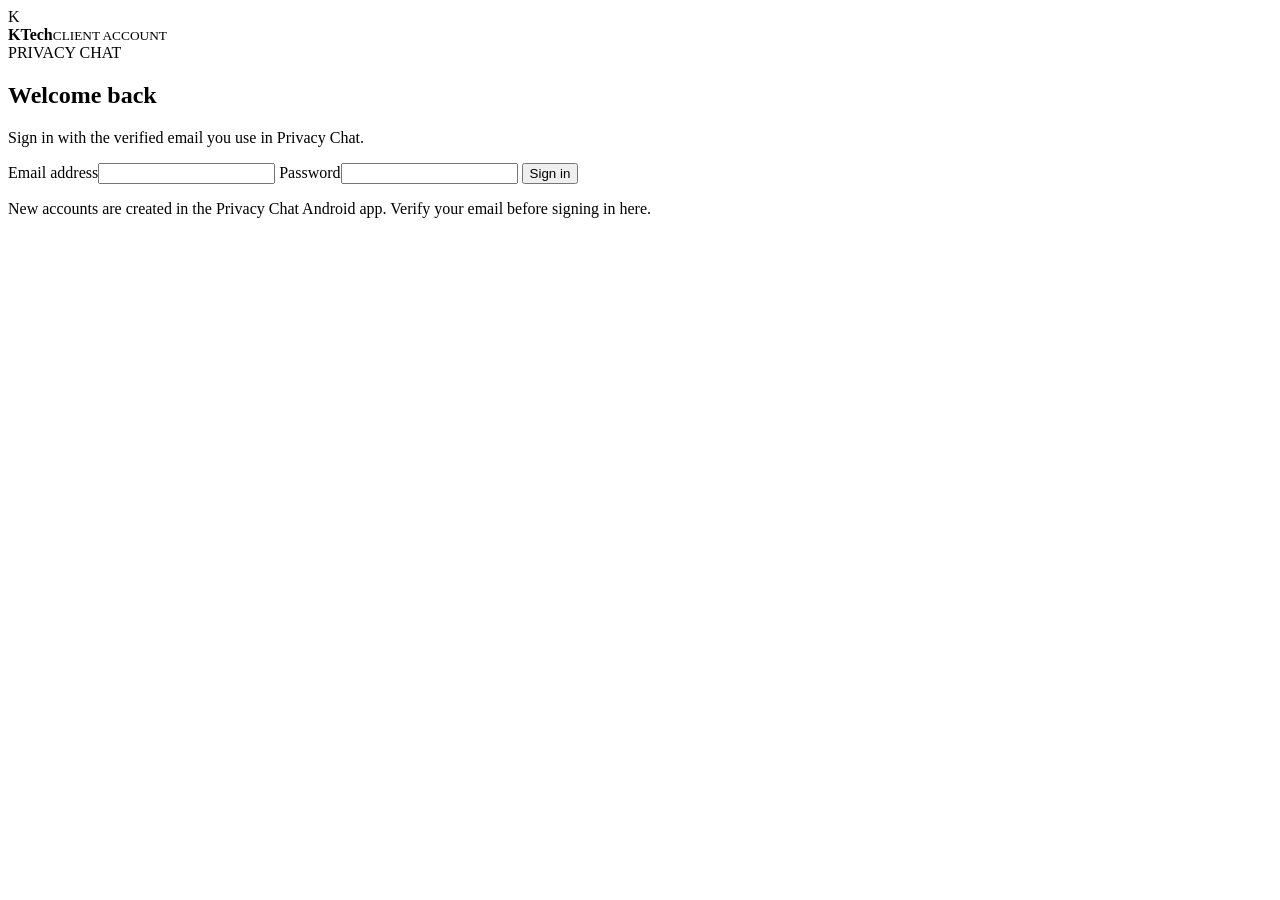
==== docs/client.html @ b9e9ce8f "Add Privacy Chat client dashboard page" ====
<!doctype html>
<html lang="en">
<head>
  <meta charset="utf-8">
  <meta name="viewport" content="width=device-width, initial-scale=1">
  <meta name="theme-color" content="#f4f7f8">
  <meta name="referrer" content="no-referrer">
  <meta http-equiv="Content-Security-Policy" content="default-src 'none'; script-src 'self'; style-src 'self'; connect-src https://plwpjflifvndejidiwqa.supabase.co; img-src 'self' data:; base-uri 'none'; form-action 'none'; object-src 'none'">
  <title>Privacy Chat · Client Dashboard</title>
  <link rel="icon" href="data:,">
  <link rel="stylesheet" href="./client.css">
  <script defer src="./client.js"></script>
</head>
<body>
  <section id="login" class="login-wrap">
    <div class="login-brand"><span class="logo">K</span><div><b>KTech</b><small>CLIENT ACCOUNT</small></div></div>
    <div class="login-card">
      <span class="eyebrow">PRIVACY CHAT</span>
      <h1>Welcome back</h1>
      <p>Sign in with the verified email you use in Privacy Chat.</p>
      <form id="login-form">
        <label>Email address<input id="email" type="email" required autocomplete="username" autocapitalize="none"></label>
        <label>Password<input id="password" type="password" required autocomplete="current-password"></label>
        <button class="primary" type="submit">Sign in</button>
      </form>
      <p id="login-status" class="status" role="status" aria-live="polite"></p>
      <p class="hint">New accounts are created in the Privacy Chat Android app. Verify your email before signing in here.</p>
    </div>
  </section>

  <div id="app" class="app-shell" hidden>
    <aside class="sidebar">
      <div class="side-brand"><span class="logo">K</span><div><b>KTech</b><small>CLIENT PORTAL</small></div></div>
      <div class="welcome"><span class="avatar">AK</span><div><small>Welcome,</small><b id="user-email">Client</b></div></div>
      <nav aria-label="Client dashboard">
        <button type="button" class="nav-link current" data-section="overview">▦ <span>Dashboard</span></button>
        <button type="button" class="nav-link" data-section="profile">♙ <span>My Profile</span></button>
        <button type="button" class="nav-link" data-section="subscription">◷ <span>My Subscription</span></button>
        <button type="button" class="nav-link" data-section="payments">▤ <span>My Payments</span></button>
        <button type="button" class="nav-link" data-section="devices">▣ <span>My Devices</span></button>
        <button type="button" class="nav-link" data-section="support">♡ <span>Support / Help</span></button>
      </nav>
      <button id="logout" class="logout">↪ <span>Logout</span></button>
    </aside>
    <main class="main">
      <header class="topbar"><div><small>CLIENT PORTAL</small><strong>Privacy Chat</strong></div><button id="refresh" class="refresh">Refresh</button></header>
      <p id="app-status" class="status" role="status" aria-live="polite"></p>

      <section id="overview" class="section">
        <div class="page-heading"><div><span class="eyebrow">YOUR ACCOUNT</span><h1>Client Dashboard</h1><p>Manage your Privacy Chat subscription and devices.</p></div><span id="status-badge" class="badge muted">Checking</span></div>
        <div class="overview-grid">
          <article class="card subscription-card">
            <div class="card-heading"><div><small>SUBSCRIPTION STATUS</small><h2 id="overview-status">Checking access</h2></div><span class="card-icon">◷</span></div>
            <div class="plan-line"><span>Monthly plan</span><strong>₹100 <small>/ month</small></strong></div>
            <div class="dates"><div><small>START DATE</small><b id="start-date">—</b></div><div><small>END DATE</small><b id="end-date">—</b></div></div>
            <button class="primary" data-go="subscription">View subscription</button>
          </article>
          <article class="card product-card">
            <small>MY APP</small><div class="product-icon">✿</div><h2>Privacy Chat</h2>
            <p>Private personal and group conversations.</p><span class="badge" id="app-access">Access status pending</span>
            <a class="outline-btn" href="https://github.com/ktechclappia-sketch/Private-chate/actions/workflows/android-apk.yml" target="_blank" rel="noopener noreferrer">Download Android APK ↗</a>
          </article>
          <article class="card profile-card">
            <small>MY PROFILE</small><h2 id="profile-email">—</h2><p>Verified Privacy Chat account</p>
            <button class="text-btn" data-go="profile">View profile →</button>
          </article>
          <article class="card device-card">
            <small>REGISTERED DEVICES</small><strong id="device-count">0</strong><p>Devices signed in to this dashboard</p>
            <button class="text-btn" data-go="devices">Manage devices →</button>
          </article>
        </div>
        <article class="card recent-card"><div class="section-title"><div><small>PAYMENT ACTIVITY</small><h2>Recent Payments</h2></div><button class="text-btn" data-go="payments">View all →</button></div><div id="recent-payments"></div></article>
      </section>

      <section id="profile" class="section" hidden>
        <div class="page-heading"><div><span class="eyebrow">ACCOUNT DETAILS</span><h1>My Profile</h1><p>Your verified sign-in details.</p></div></div>
        <article class="card detail-card"><div class="profile-large">♙</div><div><small>REGISTERED EMAIL</small><h2 id="profile-email-full">—</h2><p id="verified-label">Verified by Supabase Auth</p></div></article>
      </section>

      <section id="subscription" class="section" hidden>
        <div class="page-heading"><div><span class="eyebrow">PLAN & BILLING</span><h1>My Subscription</h1><p>Monthly access to Privacy Chat.</p></div></div>
        <div class="subscription-grid">
          <article class="card"><small>CURRENT PLAN</small><h2>Privacy Chat Monthly</h2><div class="big-price">₹100 <small>/ month</small></div><div class="detail-row"><span>Status</span><b id="subscription-status">—</b></div><div class="detail-row"><span>Start date</span><b id="subscription-start">—</b></div><div class="detail-row"><span>End date</span><b id="subscription-end">—</b></div></article>
          <article class="card renew-card"><small>RENEW SUBSCRIPTION</small><h2>Pay ₹100 by UPI</h2><p>Pay to the KTech UPI ID, then submit your UPI transaction reference. Access starts after admin approval.</p><a id="upi-link" class="primary pay-link" href="#">Open UPI app</a><div class="upi-row"><code>9923237174-2@ybl</code><button id="copy-upi" type="button" class="text-btn">Copy</button></div><form id="payment-form"><label>UPI transaction reference<input id="upi-reference" required minlength="8" maxlength="80" autocomplete="off" placeholder="Enter UPI reference"></label><button class="primary" type="submit">Submit for approval</button></form><p id="payment-status" class="status" role="status" aria-live="polite"></p></article>
        </div>
      </section>

      <section id="payments" class="section" hidden>
        <div class="page-heading"><div><span class="eyebrow">TRANSACTION RECORDS</span><h1>My Payments</h1><p>UPI payments and their approval status.</p></div></div>
        <article class="card"><div id="payments-list"></div></article>
      </section>

      <section id="devices" class="section" hidden>
        <div class="page-heading"><div><span class="eyebrow">SIGNED-IN DEVICES</span><h1>My Devices</h1><p>Devices that have opened your client dashboard.</p></div></div>
        <article class="card"><div id="devices-list"></div></article>
      </section>

      <section id="support" class="section" hidden>
        <div class="page-heading"><div><span class="eyebrow">HELP CENTER</span><h1>Support / Help</h1><p>Get help with account access and subscription payments.</p></div></div>
        <div class="overview-grid"><article class="card"><span class="card-icon">?</span><h2>Sign-in help</h2><p>Use the same verified email address registered in the Android app. If you have forgotten your password, reset it through the app’s sign-in screen.</p></article><article class="card"><span class="card-icon">₹</span><h2>Payment help</h2><p>Submit the UPI transaction reference after completing payment. A pending payment becomes active after KTech admin verification.</p></article></div>
      </section>
      <footer>Privacy Chat · KTech IT Hub · Secure account access</footer>
    </main>
  </div>
</body>
</html>
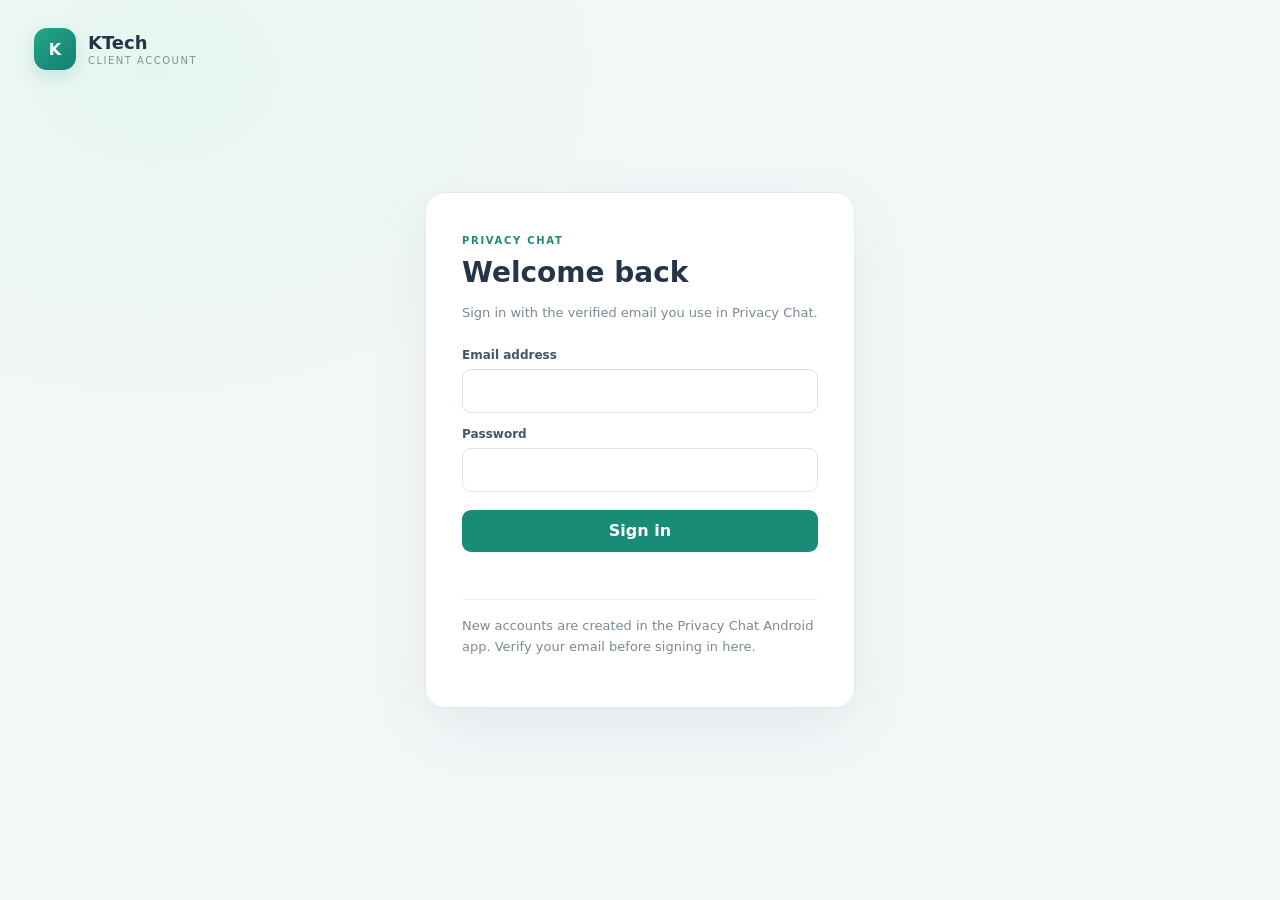
==== commit 061cd092: "Link client portal to Android build artifacts" ====
--- a/docs/client.html
+++ b/docs/client.html
@@ -58,7 +58,7 @@
           <article class="card product-card">
             <small>MY APP</small><div class="product-icon">✿</div><h2>Privacy Chat</h2>
             <p>Private personal and group conversations.</p><span class="badge" id="app-access">Access status pending</span>
-            <a class="outline-btn" href="https://github.com/ktechclappia-sketch/Private-chate/actions/workflows/android-apk.yml" target="_blank" rel="noopener noreferrer">Download Android APK ↗</a>
+            <a class="outline-btn" href="https://github.com/ktechclappia-sketch/Private-chate/actions/workflows/android-artifacts.yml" target="_blank" rel="noopener noreferrer">Download Android APK ↗</a>
           </article>
           <article class="card profile-card">
             <small>MY PROFILE</small><h2 id="profile-email">—</h2><p>Verified Privacy Chat account</p>
--- a/docs/client.css
+++ b/docs/client.css
@@ -0,0 +1 @@
+:root{font-family:Inter,ui-sans-serif,system-ui,-apple-system,"Segoe UI",sans-serif;color:#253448;background:#f4f7f8;font-synthesis:none}*{box-sizing:border-box}body{margin:0;min-height:100vh}button,input{font:inherit}button,a{cursor:pointer}button:disabled{opacity:.55;cursor:wait}[hidden]{display:none!important}.login-wrap{min-height:100vh;display:grid;place-items:center;padding:28px;background:radial-gradient(ellipse at 12% 8%,#e6f6ef 0,transparent 32%),#f4f7f8}.login-brand,.side-brand{display:flex;align-items:center;gap:12px}.login-brand{position:absolute;left:34px;top:28px}.login-brand b,.side-brand b{display:block;font-size:18px;color:#253448}.login-brand small,.side-brand small{display:block;font-size:10px;letter-spacing:1.5px;color:#84919f;margin-top:2px}.logo{display:grid;place-items:center;width:42px;height:42px;border-radius:13px;color:#fff;font-weight:800;background:linear-gradient(140deg,#24a886,#147d72);box-shadow:0 7px 17px #147d7227}.login-card{width:min(430px,100%);padding:36px;border:1px solid #e4ebed;border-radius:20px;background:#fff;box-shadow:0 20px 60px #25344812}.eyebrow{font-size:10px;font-weight:800;letter-spacing:1.7px;color:#208a76}.login-card h1{font-size:28px;margin:8px 0}.login-card>p,.hint{font-size:13px;line-height:1.65;color:#7b8996}.login-card form{display:grid;gap:14px;margin-top:24px}.login-card label,.renew-card label{display:grid;gap:7px;font-size:12px;font-weight:650;color:#465465}.login-card input,.renew-card input{width:100%;height:44px;border:1px solid #dce4e8;border-radius:9px;padding:0 12px;outline:none}.login-card input:focus,.renew-card input:focus{border-color:#2ca78b;box-shadow:0 0 0 3px #2ca78b1c}.primary{display:inline-flex;justify-content:center;align-items:center;min-height:42px;padding:0 18px;border:0;border-radius:9px;background:#198c78;color:#fff;text-decoration:none;font-weight:700}.primary:hover{background:#137a69}.login-card .primary{margin-top:4px}.hint{font-size:11px;border-top:1px solid #edf0f2;padding-top:15px;margin-top:18px}.status{font-size:12px;color:#a44726;min-height:16px}.app-shell{min-height:100vh}.sidebar{position:fixed;inset:0 auto 0 0;width:248px;padding:22px 16px 18px;background:#fff;border-right:1px solid #e8edef;display:flex;flex-direction:column;z-index:2}.side-brand{padding:0 8px 23px;border-bottom:1px solid #eff2f4}.welcome{display:flex;align-items:center;gap:11px;padding:21px 8px 19px}.avatar{width:38px;height:38px;border-radius:50%;display:grid;place-items:center;background:#e6f5ef;color:#147d69;font-weight:750}.welcome small{display:block;color:#929daa;font-size:11px}.welcome b{display:block;font-size:12px;max-width:155px;overflow:hidden;text-overflow:ellipsis;white-space:nowrap;margin-top:3px}.sidebar nav{display:grid;gap:5px}.nav-link,.logout{height:42px;border:0;background:transparent;text-align:left;border-radius:9px;padding:0 12px;color:#697787;display:flex;align-items:center;gap:13px;font-size:13px}.nav-link span,.logout span{font-weight:600}.nav-link.current{color:#147d69;background:#eaf6f2}.nav-link:hover,.logout:hover{background:#f3f7f7}.logout{margin-top:auto;border-top:1px solid #eff2f4;border-radius:0;padding-top:13px}.main{margin-left:248px;padding:0 clamp(20px,4vw,54px) 28px;max-width:1440px}.topbar{height:76px;display:flex;align-items:center;justify-content:space-between;border-bottom:1px solid #e8edef;margin-bottom:30px}.topbar small{display:block;font-size:9px;letter-spacing:1.6px;color:#98a3ad;margin-bottom:3px}.topbar strong{font-size:15px}.refresh{background:#fff;border:1px solid #dce5e7;border-radius:8px;padding:8px 13px;color:#4c5b68;font-size:12px}.page-heading{display:flex;align-items:center;justify-content:space-between;margin:0 0 22px}.page-heading h1{font-size:26px;letter-spacing:-.5px;margin:5px 0}.page-heading p{margin:0;color:#81909c;font-size:13px}.badge{display:inline-flex;align-items:center;border-radius:20px;padding:7px 12px;background:#e8f6ef;color:#1c8c68;font-size:11px;font-weight:750}.badge.muted{background:#edf1f3;color:#7e8993}.badge.wait{background:#fff5df;color:#a56c12}.badge.off{background:#fff0ed;color:#bc5036}.overview-grid{display:grid;grid-template-columns:repeat(2,minmax(0,1fr));gap:15px}.card{background:#fff;border:1px solid #e8edef;border-radius:14px;padding:22px;box-shadow:0 4px 14px #182c3605}.card>small,.card-heading small,.section-title small{font-size:9px;letter-spacing:1.3px;color:#929da7;font-weight:750}.card h2{font-size:17px;margin:9px 0}.card p{font-size:12px;line-height:1.7;color:#84919c}.subscription-card{background:linear-gradient(135deg,#fff 60%,#f1faf6)}.card-heading,.section-title{display:flex;align-items:flex-start;justify-content:space-between}.card-icon{display:grid;place-items:center;width:38px;height:38px;border-radius:12px;background:#eaf7f1;color:#22856c;font-size:19px}.plan-line{display:flex;align-items:baseline;justify-content:space-between;padding:19px 0 13px;border-bottom:1px solid #e8efec;color:#70807c;font-size:12px}.plan-line strong{color:#263b36;font-size:20px}.plan-line strong small,.big-price small{font-size:12px;color:#85938e;font-weight:500}.dates{display:grid;grid-template-columns:1fr 1fr;gap:12px;padding:15px 0 19px}.dates small{display:block;font-size:9px;color:#9ba59f;letter-spacing:.7px;margin-bottom:5px}.dates b{font-size:12px}.subscription-card>.primary{width:100%}.product-card{position:relative}.product-icon{width:44px;height:44px;border-radius:14px;display:grid;place-items:center;background:#fcecf3;color:#c94782;font-size:23px;margin-top:15px}.product-card h2{margin-bottom:3px}.product-card p{margin:0 0 12px}.outline-btn{display:flex;justify-content:center;margin-top:17px;border:1px solid #dce7e4;border-radius:8px;min-height:39px;align-items:center;color:#247b69;font-size:11px;font-weight:700;text-decoration:none}.profile-card h2{margin-top:17px;overflow-wrap:anywhere}.device-card>strong{display:block;font-size:30px;color:#287d6e;margin-top:17px}.text-btn{border:0;background:transparent;color:#188671;font-size:11px;font-weight:750;padding:5px 0}.recent-card{margin-top:15px}.section-title{align-items:center;margin-bottom:12px}.section-title h2{margin:5px 0;font-size:17px}.detail-card{display:flex;align-items:center;gap:22px;max-width:720px}.profile-large{width:68px;height:68px;display:grid;place-items:center;border-radius:20px;background:#e8f6f1;color:#258c73;font-size:30px}.detail-card h2{overflow-wrap:anywhere}.detail-card p{margin-bottom:0}.subscription-grid{display:grid;grid-template-columns:1fr 1fr;gap:15px}.big-price{font-size:30px;font-weight:800;margin:18px 0}.detail-row{display:flex;justify-content:space-between;border-top:1px solid #eef1f2;padding:12px 0;font-size:12px;color:#7c8994}.detail-row b{color:#364655}.renew-card>p{min-height:62px}.pay-link{width:100%;margin:4px 0 12px}.upi-row{display:flex;align-items:center;justify-content:space-between;background:#f5f8f7;padding:9px 11px;border-radius:8px;margin-bottom:18px}.upi-row code{font-size:12px;color:#42534e}.renew-card form{display:grid;gap:12px}.renew-card form .primary{width:100%}table{width:100%;border-collapse:collapse;font-size:12px}th{text-align:left;color:#85919a;font-size:10px;font-weight:650;padding:11px 9px;border-bottom:1px solid #e9eef0}td{padding:13px 9px;border-bottom:1px solid #f0f3f4;color:#4d5b68}.empty{font-size:12px;color:#87949d;padding:16px 4px}.table-wrap{overflow:auto}.pill{display:inline-flex;border-radius:20px;padding:5px 9px;font-size:10px;background:#fff3db;color:#a77211}.pill.approved{background:#e8f6ee;color:#16845e}.pill.rejected{background:#fff0ed;color:#ba4d36}.section[hidden]{display:none}footer{padding:30px 4px 10px;color:#9aa4ac;font-size:10px;text-align:center}@media(max-width:850px){.sidebar{width:67px;padding:18px 8px}.side-brand{justify-content:center;padding:0 0 18px}.side-brand>div,.welcome>div,.nav-link span,.logout span{display:none}.welcome{justify-content:center;padding:17px 0}.nav-link,.logout{justify-content:center;padding:0}.nav-link{font-size:17px}.logout{padding-top:14px}.main{margin-left:67px;padding:0 18px 20px}.topbar{height:64px;margin-bottom:21px}.page-heading h1{font-size:22px}}@media(max-width:620px){.overview-grid,.subscription-grid{grid-template-columns:1fr}.main{padding-right:12px;padding-left:12px}.card{padding:18px}.page-heading{align-items:flex-start}.page-heading>.badge{margin-top:4px}.login-brand{left:20px;top:20px}.login-card{padding:28px 22px}.detail-card{align-items:flex-start}}@media(prefers-reduced-motion:no-preference){button,a,.card{transition:background-color .16s ease,box-shadow .16s ease,border-color .16s ease}}
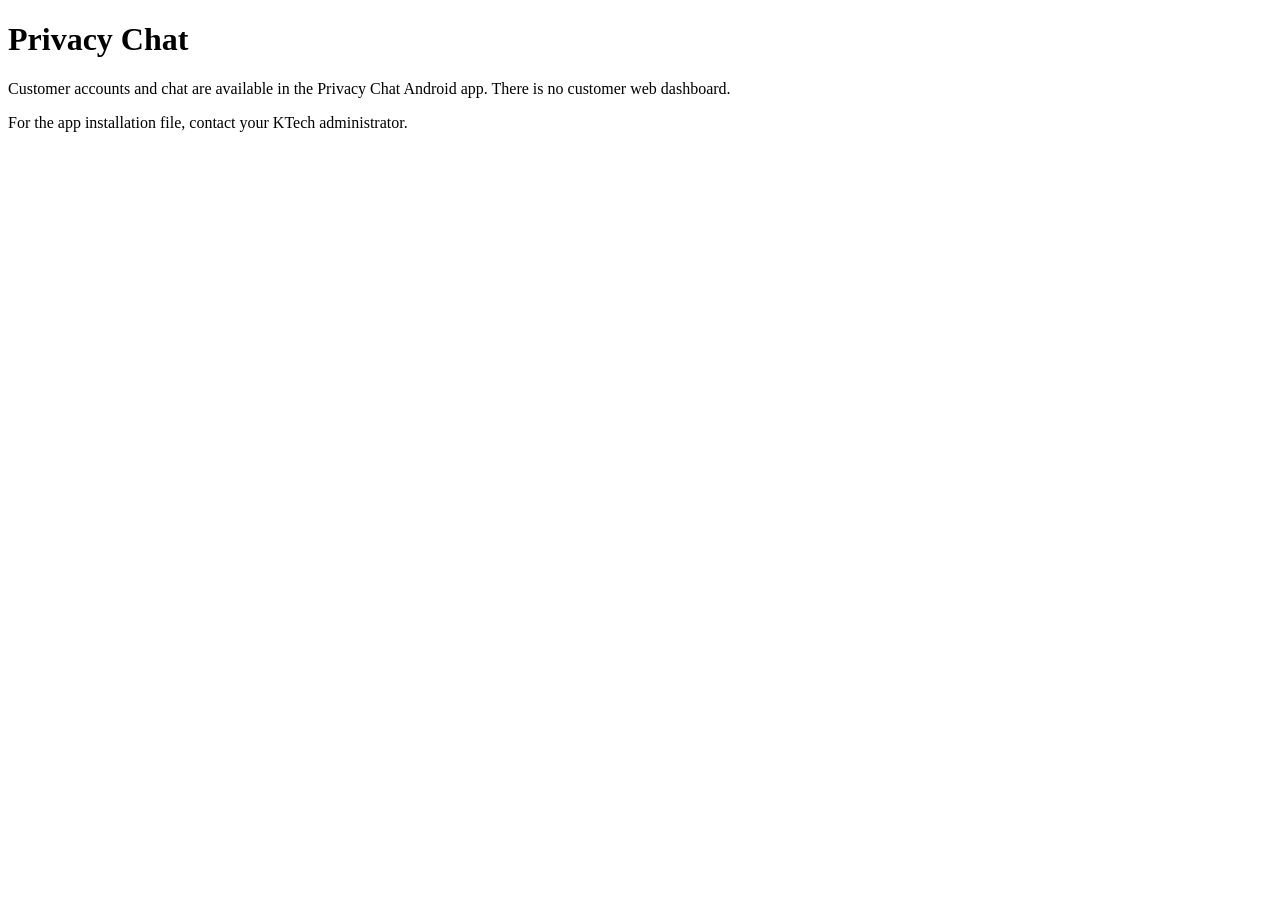
==== commit 33b74405: "Replace client dashboard with app-only customer notice" ====
--- a/docs/client.html
+++ b/docs/client.html
@@ -5,102 +5,14 @@
   <meta name="viewport" content="width=device-width, initial-scale=1">
   <meta name="theme-color" content="#f4f7f8">
   <meta name="referrer" content="no-referrer">
-  <meta http-equiv="Content-Security-Policy" content="default-src 'none'; script-src 'self'; style-src 'self'; connect-src https://plwpjflifvndejidiwqa.supabase.co; img-src 'self' data:; base-uri 'none'; form-action 'none'; object-src 'none'">
-  <title>Privacy Chat · Client Dashboard</title>
-  <link rel="icon" href="data:,">
-  <link rel="stylesheet" href="./client.css">
-  <script defer src="./client.js"></script>
+  <meta http-equiv="Content-Security-Policy" content="default-src 'none'; base-uri 'none'; form-action 'none'; object-src 'none'">
+  <title>Privacy Chat · Customer App</title>
 </head>
 <body>
-  <section id="login" class="login-wrap">
-    <div class="login-brand"><span class="logo">K</span><div><b>KTech</b><small>CLIENT ACCOUNT</small></div></div>
-    <div class="login-card">
-      <span class="eyebrow">PRIVACY CHAT</span>
-      <h1>Welcome back</h1>
-      <p>Sign in with the verified email you use in Privacy Chat.</p>
-      <form id="login-form">
-        <label>Email address<input id="email" type="email" required autocomplete="username" autocapitalize="none"></label>
-        <label>Password<input id="password" type="password" required autocomplete="current-password"></label>
-        <button class="primary" type="submit">Sign in</button>
-      </form>
-      <p id="login-status" class="status" role="status" aria-live="polite"></p>
-      <p class="hint">New accounts are created in the Privacy Chat Android app. Verify your email before signing in here.</p>
-    </div>
-  </section>
-
-  <div id="app" class="app-shell" hidden>
-    <aside class="sidebar">
-      <div class="side-brand"><span class="logo">K</span><div><b>KTech</b><small>CLIENT PORTAL</small></div></div>
-      <div class="welcome"><span class="avatar">AK</span><div><small>Welcome,</small><b id="user-email">Client</b></div></div>
-      <nav aria-label="Client dashboard">
-        <button type="button" class="nav-link current" data-section="overview">▦ <span>Dashboard</span></button>
-        <button type="button" class="nav-link" data-section="profile">♙ <span>My Profile</span></button>
-        <button type="button" class="nav-link" data-section="subscription">◷ <span>My Subscription</span></button>
-        <button type="button" class="nav-link" data-section="payments">▤ <span>My Payments</span></button>
-        <button type="button" class="nav-link" data-section="devices">▣ <span>My Devices</span></button>
-        <button type="button" class="nav-link" data-section="support">♡ <span>Support / Help</span></button>
-      </nav>
-      <button id="logout" class="logout">↪ <span>Logout</span></button>
-    </aside>
-    <main class="main">
-      <header class="topbar"><div><small>CLIENT PORTAL</small><strong>Privacy Chat</strong></div><button id="refresh" class="refresh">Refresh</button></header>
-      <p id="app-status" class="status" role="status" aria-live="polite"></p>
-
-      <section id="overview" class="section">
-        <div class="page-heading"><div><span class="eyebrow">YOUR ACCOUNT</span><h1>Client Dashboard</h1><p>Manage your Privacy Chat subscription and devices.</p></div><span id="status-badge" class="badge muted">Checking</span></div>
-        <div class="overview-grid">
-          <article class="card subscription-card">
-            <div class="card-heading"><div><small>SUBSCRIPTION STATUS</small><h2 id="overview-status">Checking access</h2></div><span class="card-icon">◷</span></div>
-            <div class="plan-line"><span>Monthly plan</span><strong>₹100 <small>/ month</small></strong></div>
-            <div class="dates"><div><small>START DATE</small><b id="start-date">—</b></div><div><small>END DATE</small><b id="end-date">—</b></div></div>
-            <button class="primary" data-go="subscription">View subscription</button>
-          </article>
-          <article class="card product-card">
-            <small>MY APP</small><div class="product-icon">✿</div><h2>Privacy Chat</h2>
-            <p>Private personal and group conversations.</p><span class="badge" id="app-access">Access status pending</span>
-            <a class="outline-btn" href="https://github.com/ktechclappia-sketch/Private-chate/actions/workflows/android-artifacts.yml" target="_blank" rel="noopener noreferrer">Download Android APK ↗</a>
-          </article>
-          <article class="card profile-card">
-            <small>MY PROFILE</small><h2 id="profile-email">—</h2><p>Verified Privacy Chat account</p>
-            <button class="text-btn" data-go="profile">View profile →</button>
-          </article>
-          <article class="card device-card">
-            <small>REGISTERED DEVICES</small><strong id="device-count">0</strong><p>Devices signed in to this dashboard</p>
-            <button class="text-btn" data-go="devices">Manage devices →</button>
-          </article>
-        </div>
-        <article class="card recent-card"><div class="section-title"><div><small>PAYMENT ACTIVITY</small><h2>Recent Payments</h2></div><button class="text-btn" data-go="payments">View all →</button></div><div id="recent-payments"></div></article>
-      </section>
-
-      <section id="profile" class="section" hidden>
-        <div class="page-heading"><div><span class="eyebrow">ACCOUNT DETAILS</span><h1>My Profile</h1><p>Your verified sign-in details.</p></div></div>
-        <article class="card detail-card"><div class="profile-large">♙</div><div><small>REGISTERED EMAIL</small><h2 id="profile-email-full">—</h2><p id="verified-label">Verified by Supabase Auth</p></div></article>
-      </section>
-
-      <section id="subscription" class="section" hidden>
-        <div class="page-heading"><div><span class="eyebrow">PLAN & BILLING</span><h1>My Subscription</h1><p>Monthly access to Privacy Chat.</p></div></div>
-        <div class="subscription-grid">
-          <article class="card"><small>CURRENT PLAN</small><h2>Privacy Chat Monthly</h2><div class="big-price">₹100 <small>/ month</small></div><div class="detail-row"><span>Status</span><b id="subscription-status">—</b></div><div class="detail-row"><span>Start date</span><b id="subscription-start">—</b></div><div class="detail-row"><span>End date</span><b id="subscription-end">—</b></div></article>
-          <article class="card renew-card"><small>RENEW SUBSCRIPTION</small><h2>Pay ₹100 by UPI</h2><p>Pay to the KTech UPI ID, then submit your UPI transaction reference. Access starts after admin approval.</p><a id="upi-link" class="primary pay-link" href="#">Open UPI app</a><div class="upi-row"><code>9923237174-2@ybl</code><button id="copy-upi" type="button" class="text-btn">Copy</button></div><form id="payment-form"><label>UPI transaction reference<input id="upi-reference" required minlength="8" maxlength="80" autocomplete="off" placeholder="Enter UPI reference"></label><button class="primary" type="submit">Submit for approval</button></form><p id="payment-status" class="status" role="status" aria-live="polite"></p></article>
-        </div>
-      </section>
-
-      <section id="payments" class="section" hidden>
-        <div class="page-heading"><div><span class="eyebrow">TRANSACTION RECORDS</span><h1>My Payments</h1><p>UPI payments and their approval status.</p></div></div>
-        <article class="card"><div id="payments-list"></div></article>
-      </section>
-
-      <section id="devices" class="section" hidden>
-        <div class="page-heading"><div><span class="eyebrow">SIGNED-IN DEVICES</span><h1>My Devices</h1><p>Devices that have opened your client dashboard.</p></div></div>
-        <article class="card"><div id="devices-list"></div></article>
-      </section>
-
-      <section id="support" class="section" hidden>
-        <div class="page-heading"><div><span class="eyebrow">HELP CENTER</span><h1>Support / Help</h1><p>Get help with account access and subscription payments.</p></div></div>
-        <div class="overview-grid"><article class="card"><span class="card-icon">?</span><h2>Sign-in help</h2><p>Use the same verified email address registered in the Android app. If you have forgotten your password, reset it through the app’s sign-in screen.</p></article><article class="card"><span class="card-icon">₹</span><h2>Payment help</h2><p>Submit the UPI transaction reference after completing payment. A pending payment becomes active after KTech admin verification.</p></article></div>
-      </section>
-      <footer>Privacy Chat · KTech IT Hub · Secure account access</footer>
-    </main>
-  </div>
+  <main>
+    <h1>Privacy Chat</h1>
+    <p>Customer accounts and chat are available in the Privacy Chat Android app. There is no customer web dashboard.</p>
+    <p>For the app installation file, contact your KTech administrator.</p>
+  </main>
 </body>
 </html>
